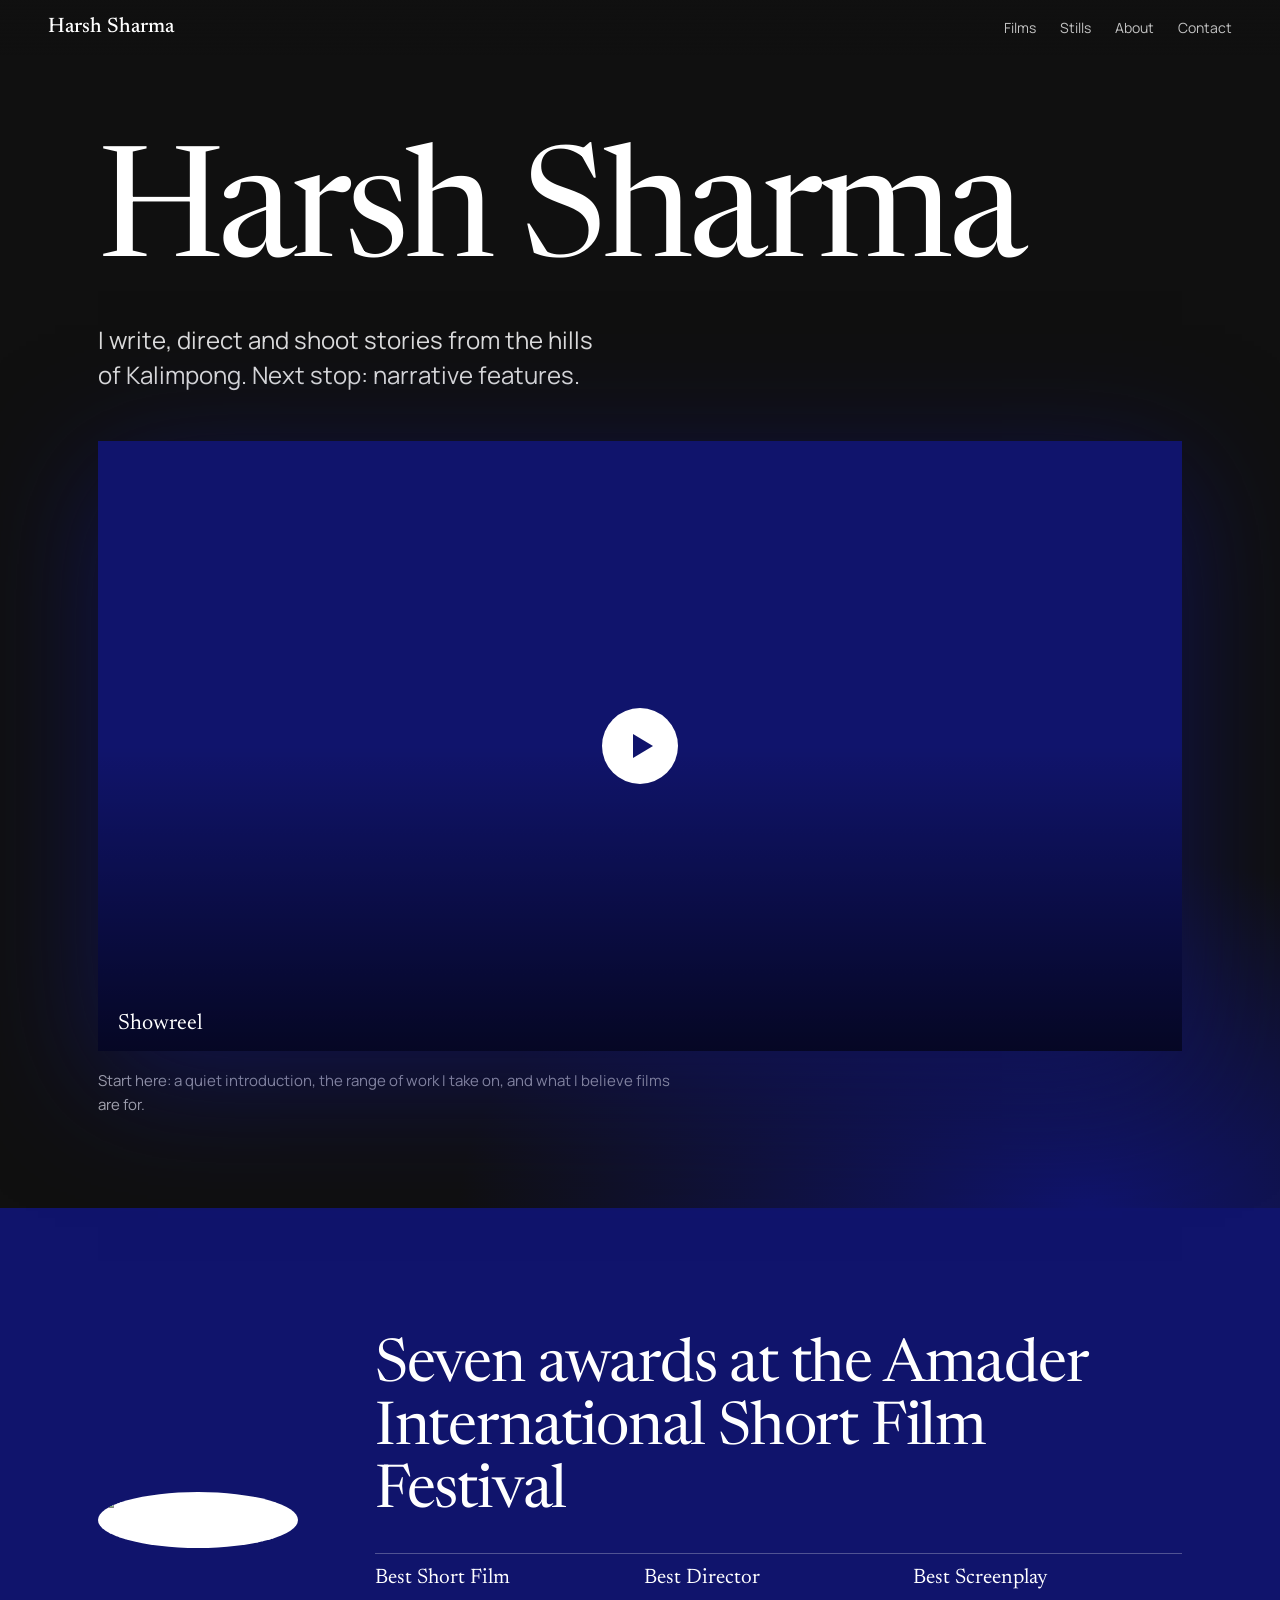
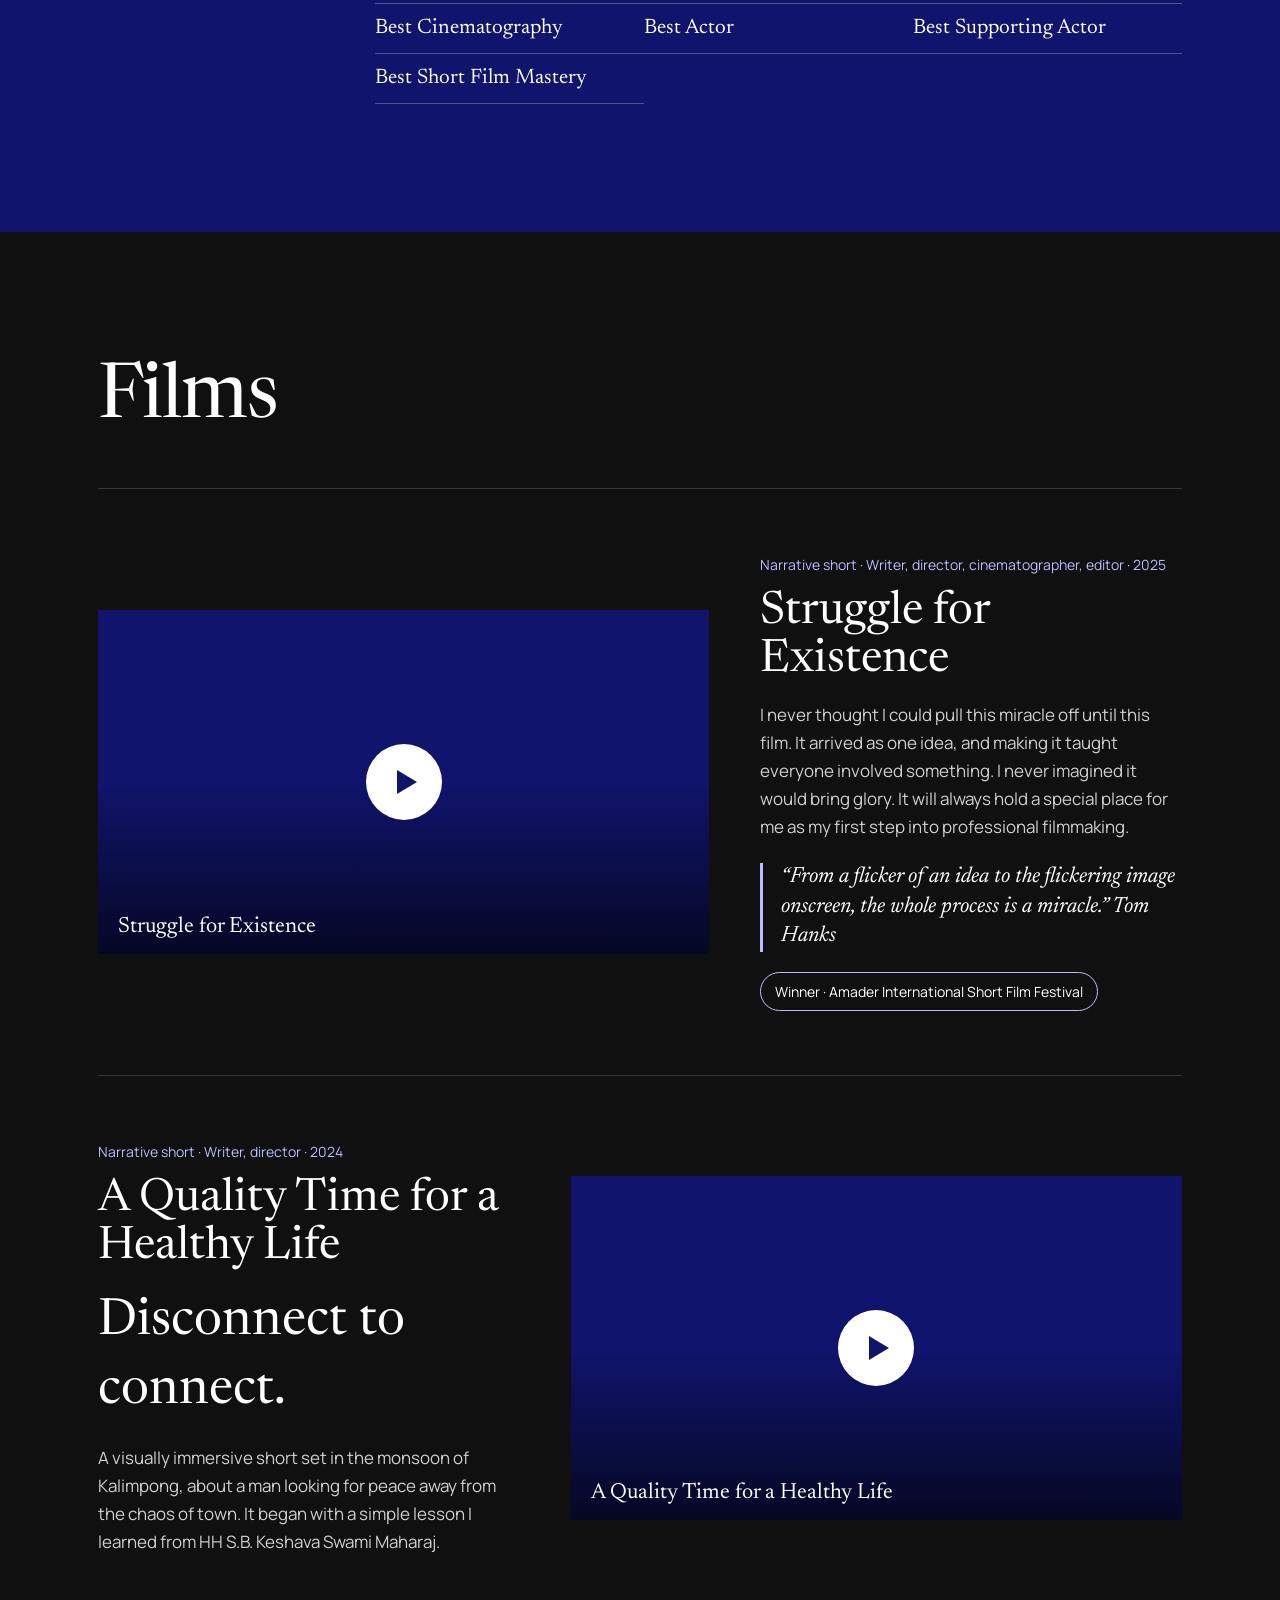
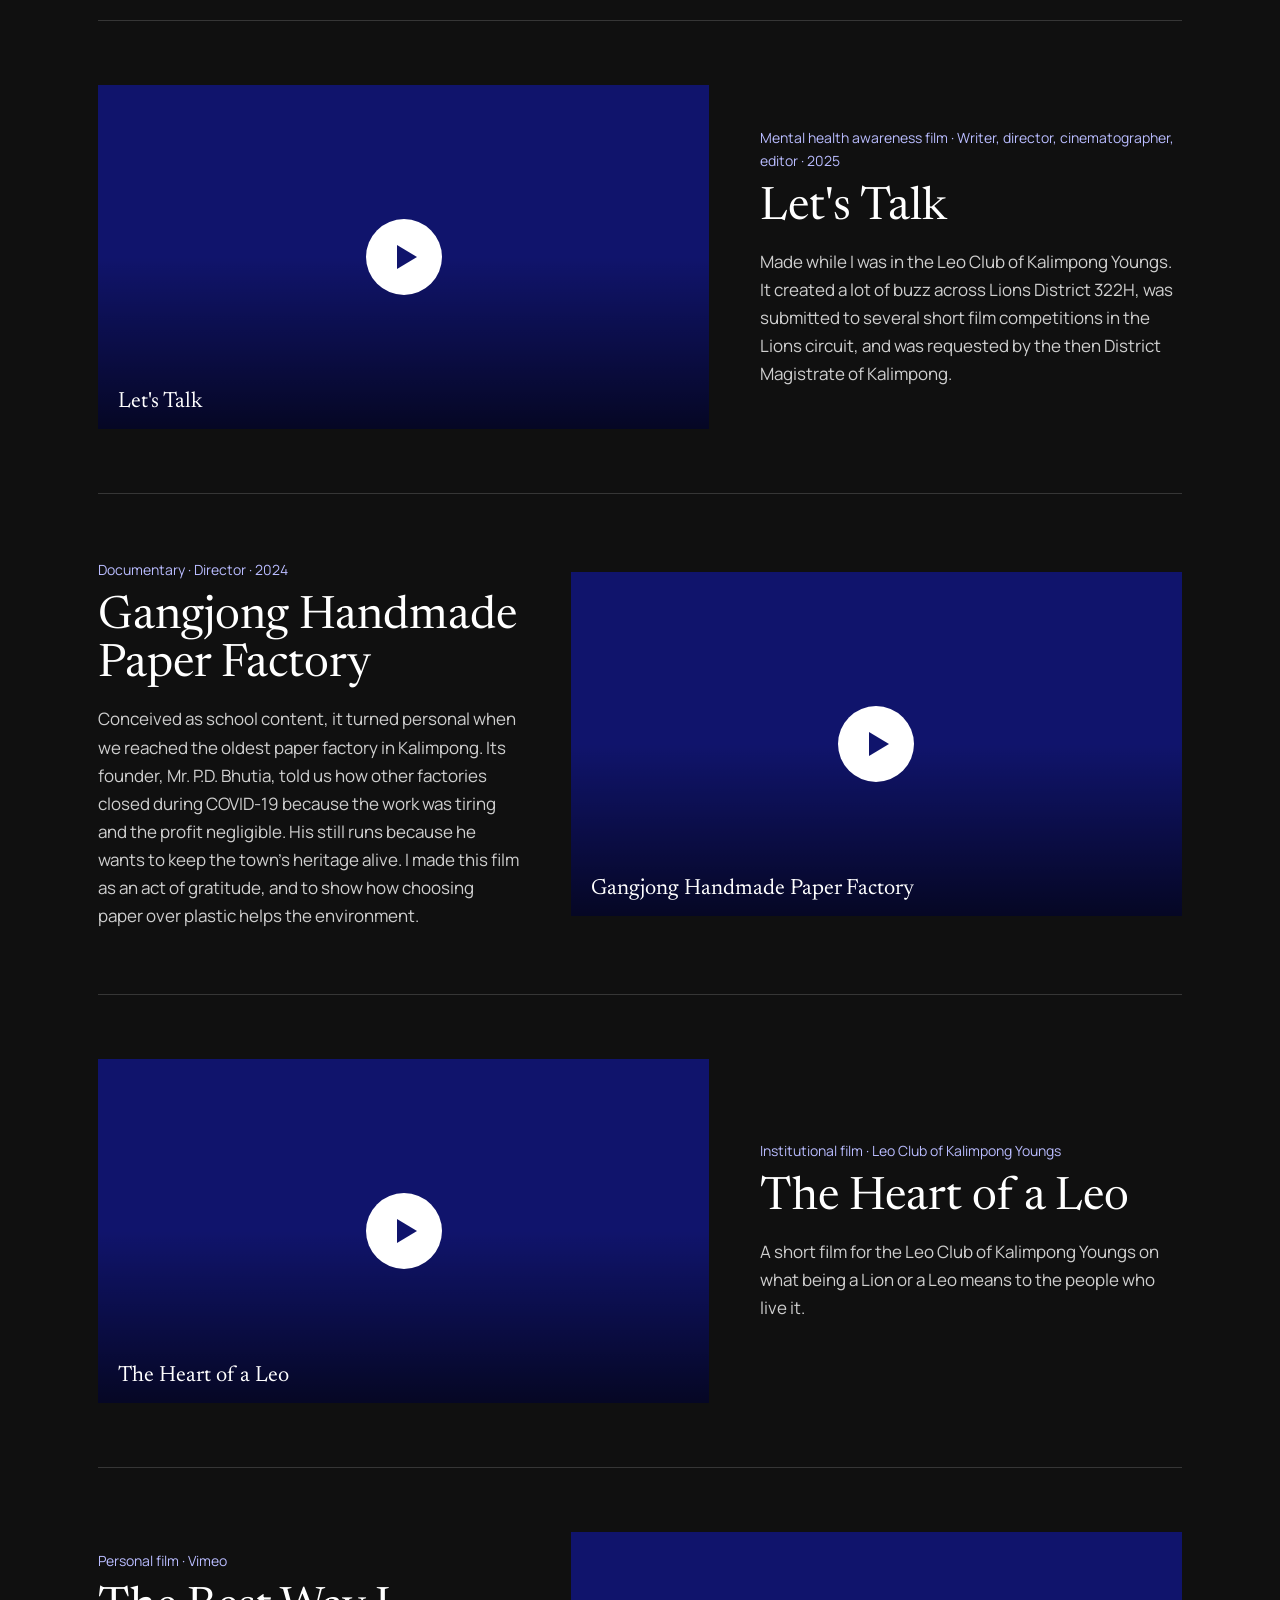
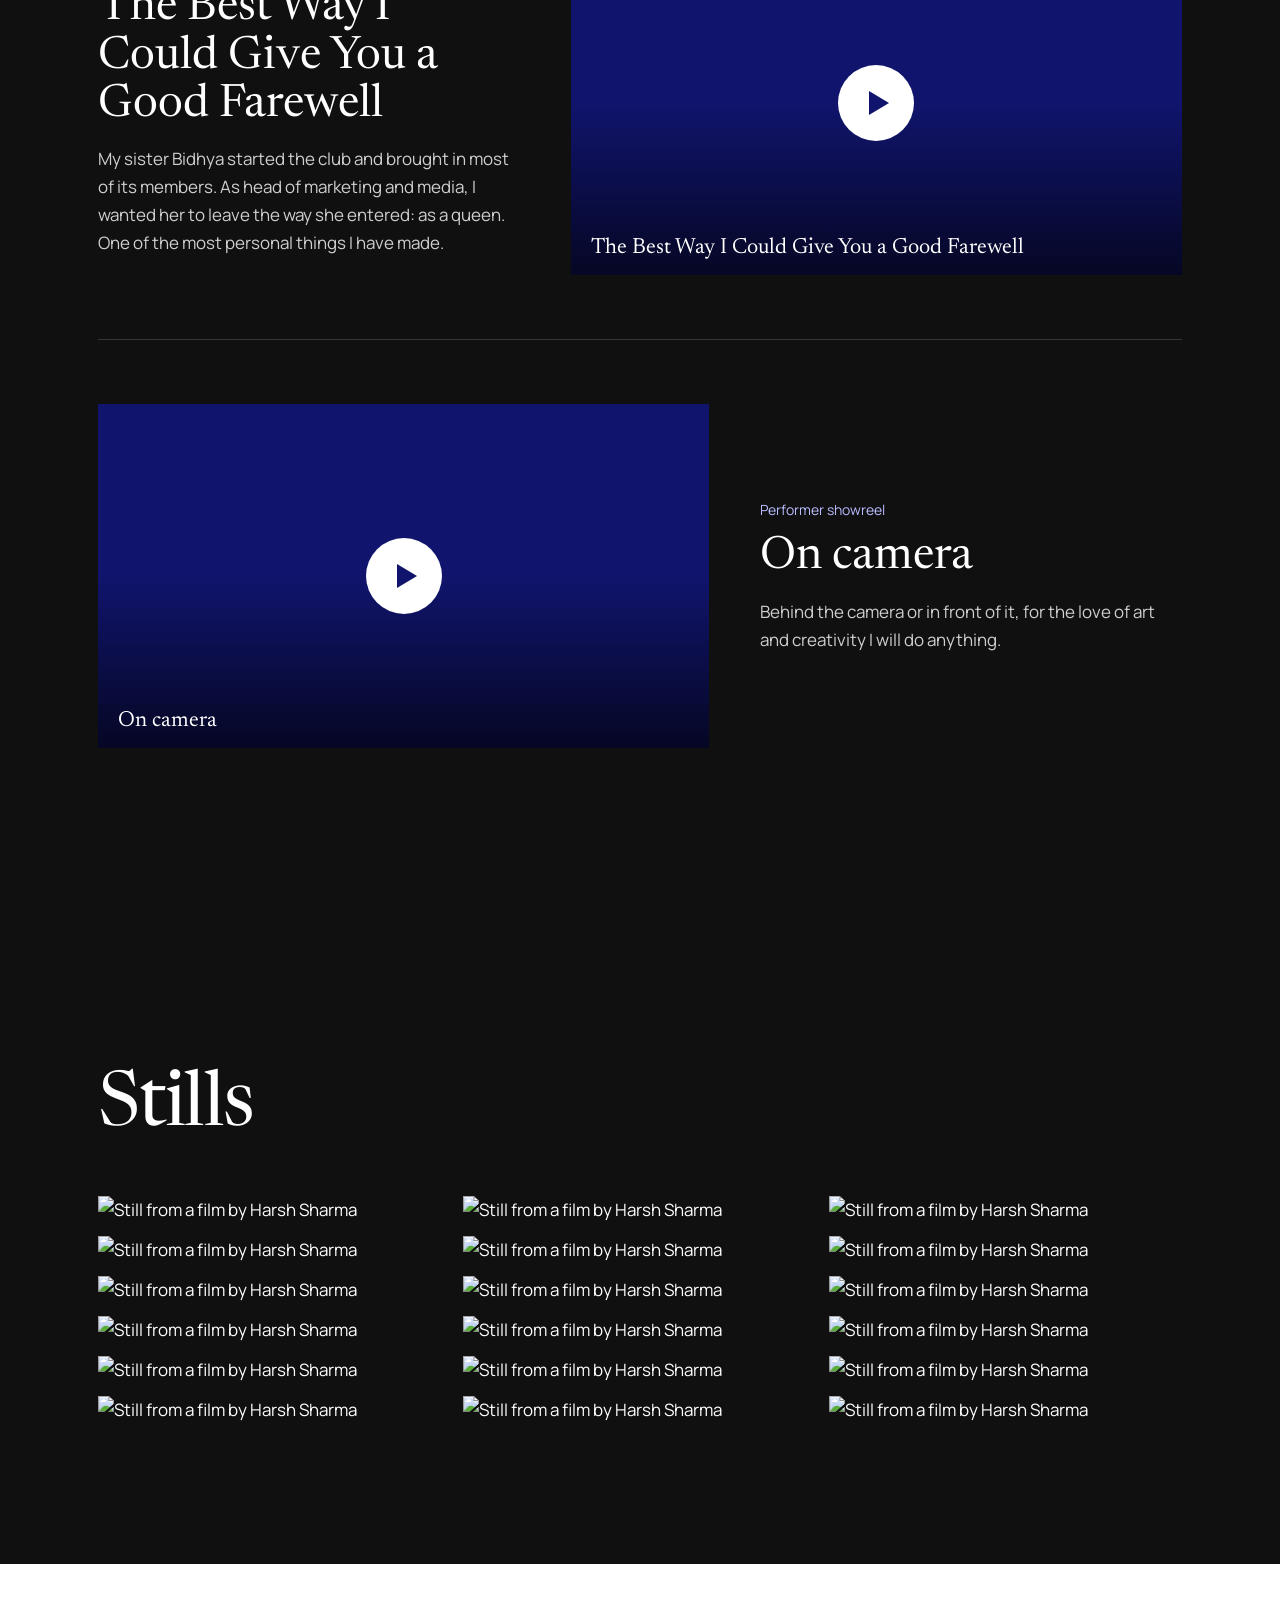
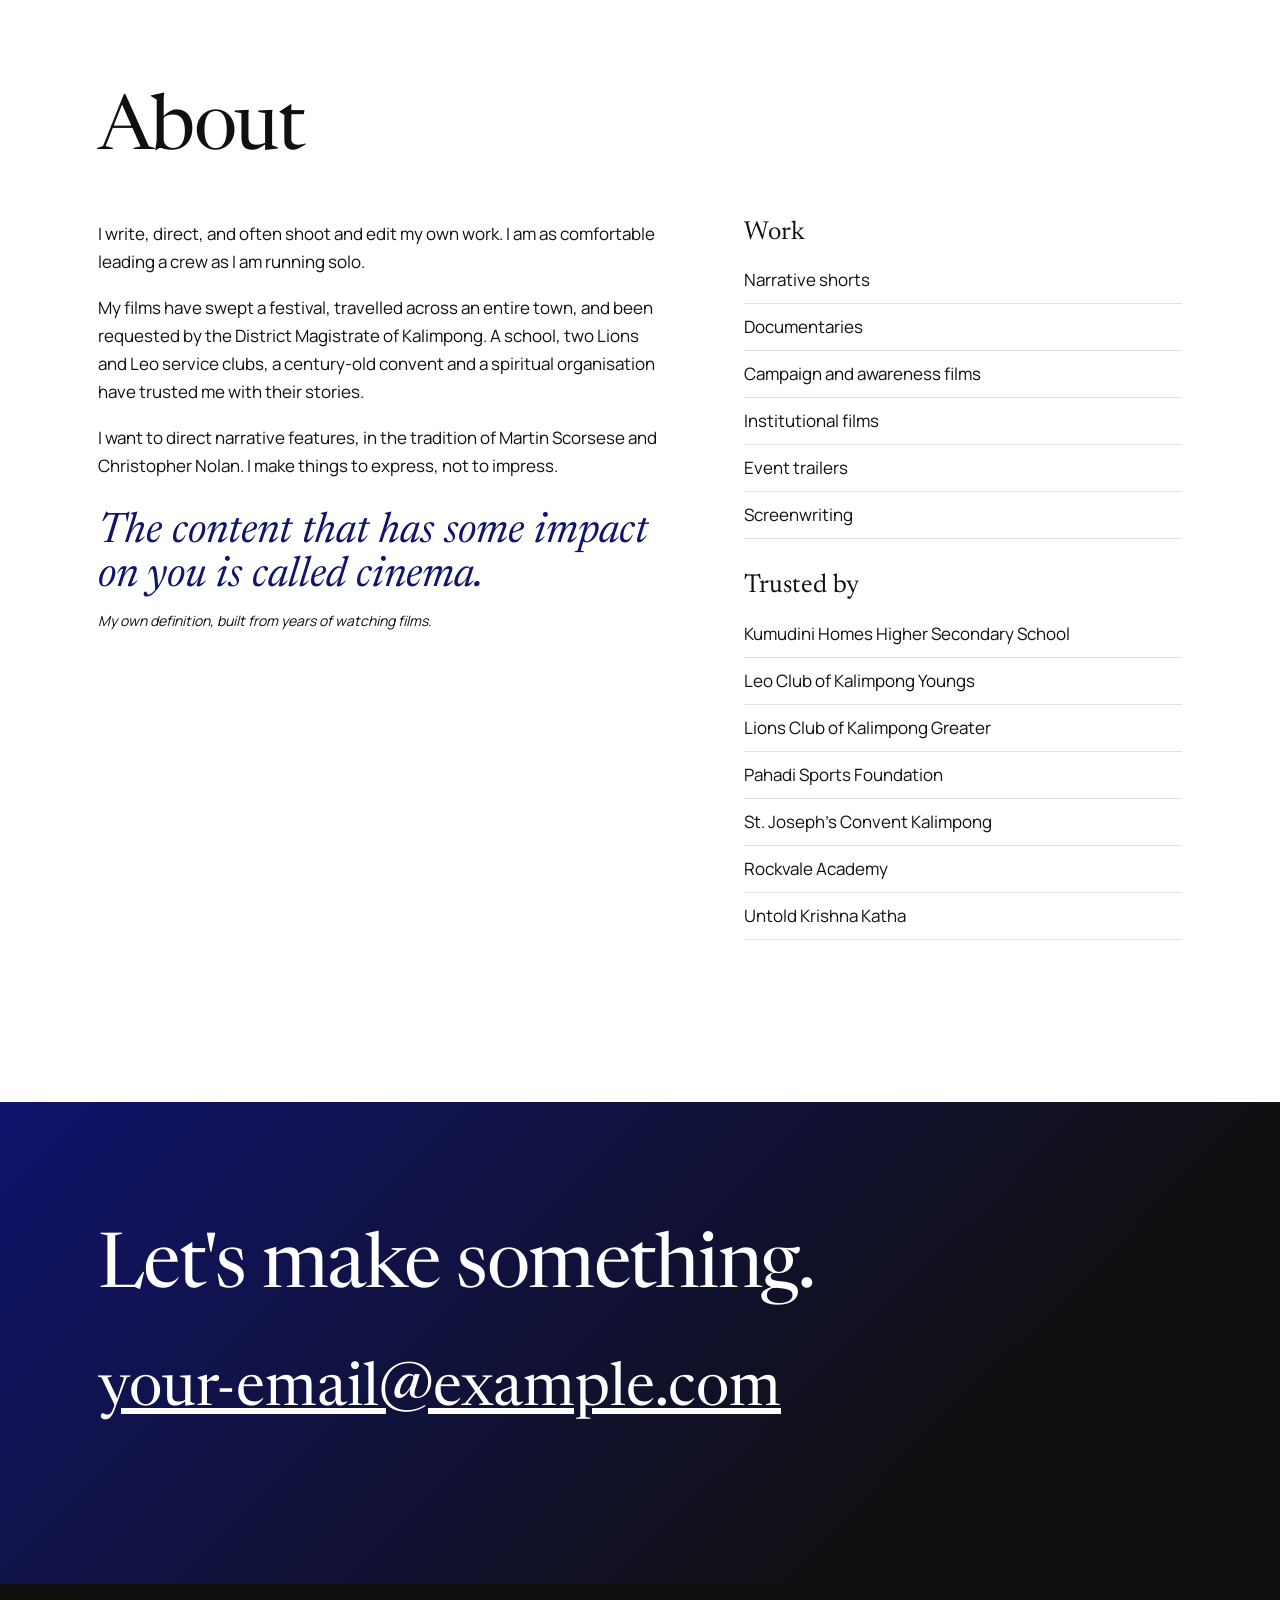
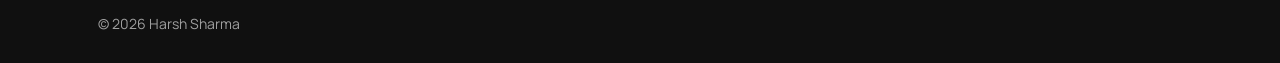
==== index.html @ 05b7b449 "Add files via upload" ====
<!doctype html>
<html lang="en">
<head>
<meta charset="utf-8">
<meta name="viewport" content="width=device-width,initial-scale=1">
<title>Harsh Sharma — Filmmaker</title>
<meta name="description" content="Harsh Sharma is a filmmaker from Kalimpong who writes, directs and shoots narrative shorts, documentaries and campaign films, building toward narrative features.">
<meta property="og:title" content="Harsh Sharma — Filmmaker">
<meta property="og:description" content="Narrative shorts, documentaries and campaign films. Winner of seven awards at the Amader International Short Film Festival.">
<meta property="og:image" content="images/still-03.jpg">
<meta name="theme-color" content="#101010">
<link rel="preconnect" href="https://fonts.googleapis.com">
<link rel="preconnect" href="https://fonts.gstatic.com" crossorigin>
<link href="https://fonts.googleapis.com/css2?family=Manrope:wght@400;500;700&family=Newsreader:ital,opsz,wght@0,6..72,400;0,6..72,500;1,6..72,400&display=swap" rel="stylesheet">
<link rel="stylesheet" href="style.css">
</head>
<body>
<nav id="nav"></nav>
<header class="hero" id="hero"></header>
<section class="awards" id="awards"></section>
<section id="films"><div class="w"><h2>Films</h2><div id="film-list"></div></div></section>
<section id="stills"><div class="w"><h2>Stills</h2><div class="stills" id="still-list"></div></div></section>
<section class="about" id="about"><div class="w" id="about-c"></div></section>
<section class="contact" id="contact"><div class="w" id="contact-c"></div></section>
<footer><div class="w">© <span id="year"></span> <span id="foot-name"></span></div></footer>
<div id="lb" role="dialog" aria-label="Enlarged still"><img alt=""></div>
<script src="content.js"></script>
<script src="app.js"></script>
</body>
</html>
---- style.css ----
:root{--ink:#101010;--paper:#fff;--royal:#10146C;--tint:#B9BCFF;--line:rgba(255,255,255,.16);--serif:"Newsreader",Georgia,serif;--sans:"Manrope",system-ui,sans-serif}
*{box-sizing:border-box;margin:0;padding:0}
html{scroll-behavior:smooth}
body{background:var(--ink);color:#fff;font:400 17px/1.65 var(--sans);-webkit-font-smoothing:antialiased}
a{color:inherit}img{display:block;max-width:100%}
:focus-visible{outline:2px solid var(--tint);outline-offset:3px}
.w{max-width:1180px;margin:0 auto;padding:0 clamp(20px,4vw,48px)}
nav{position:fixed;inset:0 0 auto;z-index:20;display:flex;justify-content:space-between;align-items:center;padding:16px clamp(20px,4vw,48px);background:linear-gradient(#101010,#10101000)}
nav b{font:500 21px var(--serif)}
nav div{display:flex;gap:24px;font-size:14px}
nav a{text-decoration:none;opacity:.75}nav a:hover{opacity:1}
h1,h2,h3,blockquote{font-family:var(--serif);font-weight:400;line-height:1.05}
.hero{padding:140px 0 90px;background:radial-gradient(900px 500px at 85% 100%,var(--royal),transparent 70%)}
h1{font-size:clamp(56px,12vw,160px);letter-spacing:-.03em;animation:rise 1s both}
.tl{max-width:34ch;margin:22px 0 48px;font-size:clamp(19px,2.2vw,24px);color:#ddd;line-height:1.45}
.cap{margin-top:18px;max-width:64ch;font-size:15px;color:#bbb}
@keyframes rise{from{opacity:0;transform:translateY(24px)}}
.vid{position:relative;aspect-ratio:16/9;background:var(--royal) center/cover;cursor:pointer;overflow:hidden;width:100%}
.vid iframe{position:absolute;inset:0;width:100%;height:100%;border:0}
.vid::after{content:"";position:absolute;inset:0;background:linear-gradient(#0000 50%,#000a)}
.vid.on::after{display:none}
.play{position:absolute;z-index:1;left:50%;top:50%;translate:-50% -50%;width:76px;height:76px;border-radius:50%;background:#fff;display:grid;place-items:center}
.play::before{content:"";border-left:20px solid var(--royal);border-block:12px solid transparent;margin-left:6px}
.vid:hover .play{background:var(--tint)}
.vt{position:absolute;z-index:1;left:20px;bottom:16px;right:20px;font:400 22px var(--serif)}
.vid.on .play,.vid.on .vt{display:none}
.hero .vid{box-shadow:0 30px 120px #10146Cb0}
section{padding:clamp(70px,10vw,130px) 0}
h2{font-size:clamp(38px,6vw,76px);letter-spacing:-.02em;margin-bottom:48px}
.awards{background:var(--royal)}
.awards .g{display:grid;grid-template-columns:200px 1fr;gap:clamp(28px,6vw,80px);align-items:center}
.awards img{width:200px;border-radius:50%;background:#fff}
.awards h2{margin-bottom:28px;font-size:clamp(34px,5vw,60px)}
.awards ul{list-style:none;display:grid;grid-template-columns:repeat(auto-fit,minmax(230px,1fr));border-top:1px solid #fff4}
.awards li{padding:14px 0;border-bottom:1px solid #fff4;font:400 21px var(--serif)}
.film{display:grid;grid-template-columns:repeat(12,1fr);gap:clamp(24px,4vw,56px);align-items:center;padding:clamp(36px,5vw,64px) 0;border-top:1px solid var(--line)}
.film .vid{grid-column:span 7}.film .tx{grid-column:span 5}
.film:nth-child(even) .vid{order:2}
.meta{font-size:14px;color:var(--tint);margin-bottom:12px}
h3{font-size:clamp(30px,3.6vw,46px);margin-bottom:16px}
.tx p{color:#cfcfcf}
.tx blockquote{margin-top:22px;padding-left:18px;border-left:3px solid var(--tint);font-style:italic;font-size:22px;line-height:1.35}
.tx blockquote.big{font-size:clamp(34px,4vw,52px);border:0;padding:0;margin:0 0 18px;font-style:normal}
.tag{display:inline-block;margin-top:20px;padding:7px 14px;border:1px solid var(--tint);border-radius:99px;font-size:14px}
.stills{columns:3 280px;gap:12px}
.stills img{width:100%;margin-bottom:12px;cursor:zoom-in}
.about{background:var(--paper);color:var(--ink)}
.about .g{display:grid;grid-template-columns:1.3fr 1fr;gap:clamp(32px,6vw,90px)}
.about p{margin-bottom:18px;max-width:60ch}
.about blockquote{font-size:clamp(28px,3.4vw,42px);font-style:italic;color:var(--royal);margin:30px 0 8px}
.about cite{font-size:14px}
.about h3{font-size:26px;margin:0 0 10px}
.about ul{list-style:none;margin-bottom:34px}
.about li{padding:9px 0;border-bottom:1px solid #1010101f}
.contact{background:linear-gradient(135deg,var(--royal),var(--ink) 75%)}
.contact a.big{font:400 clamp(26px,5vw,60px)/1.1 var(--serif);word-break:break-all}
.contact .links{display:flex;gap:28px;margin-top:32px;flex-wrap:wrap}
footer{padding:28px 0;font-size:14px;opacity:.6}
#lb{position:fixed;inset:0;z-index:50;background:#000e;display:none;place-items:center;cursor:zoom-out}
#lb.on{display:grid}#lb img{max-height:92vh;max-width:94vw}
@media(max-width:820px){.film .vid,.film .tx{grid-column:1/-1}.film:nth-child(even) .vid{order:0}.awards .g,.about .g{grid-template-columns:1fr}.awards img{width:130px}nav div{gap:14px}}
@media(prefers-reduced-motion:reduce){h1{animation:none}html{scroll-behavior:auto}}
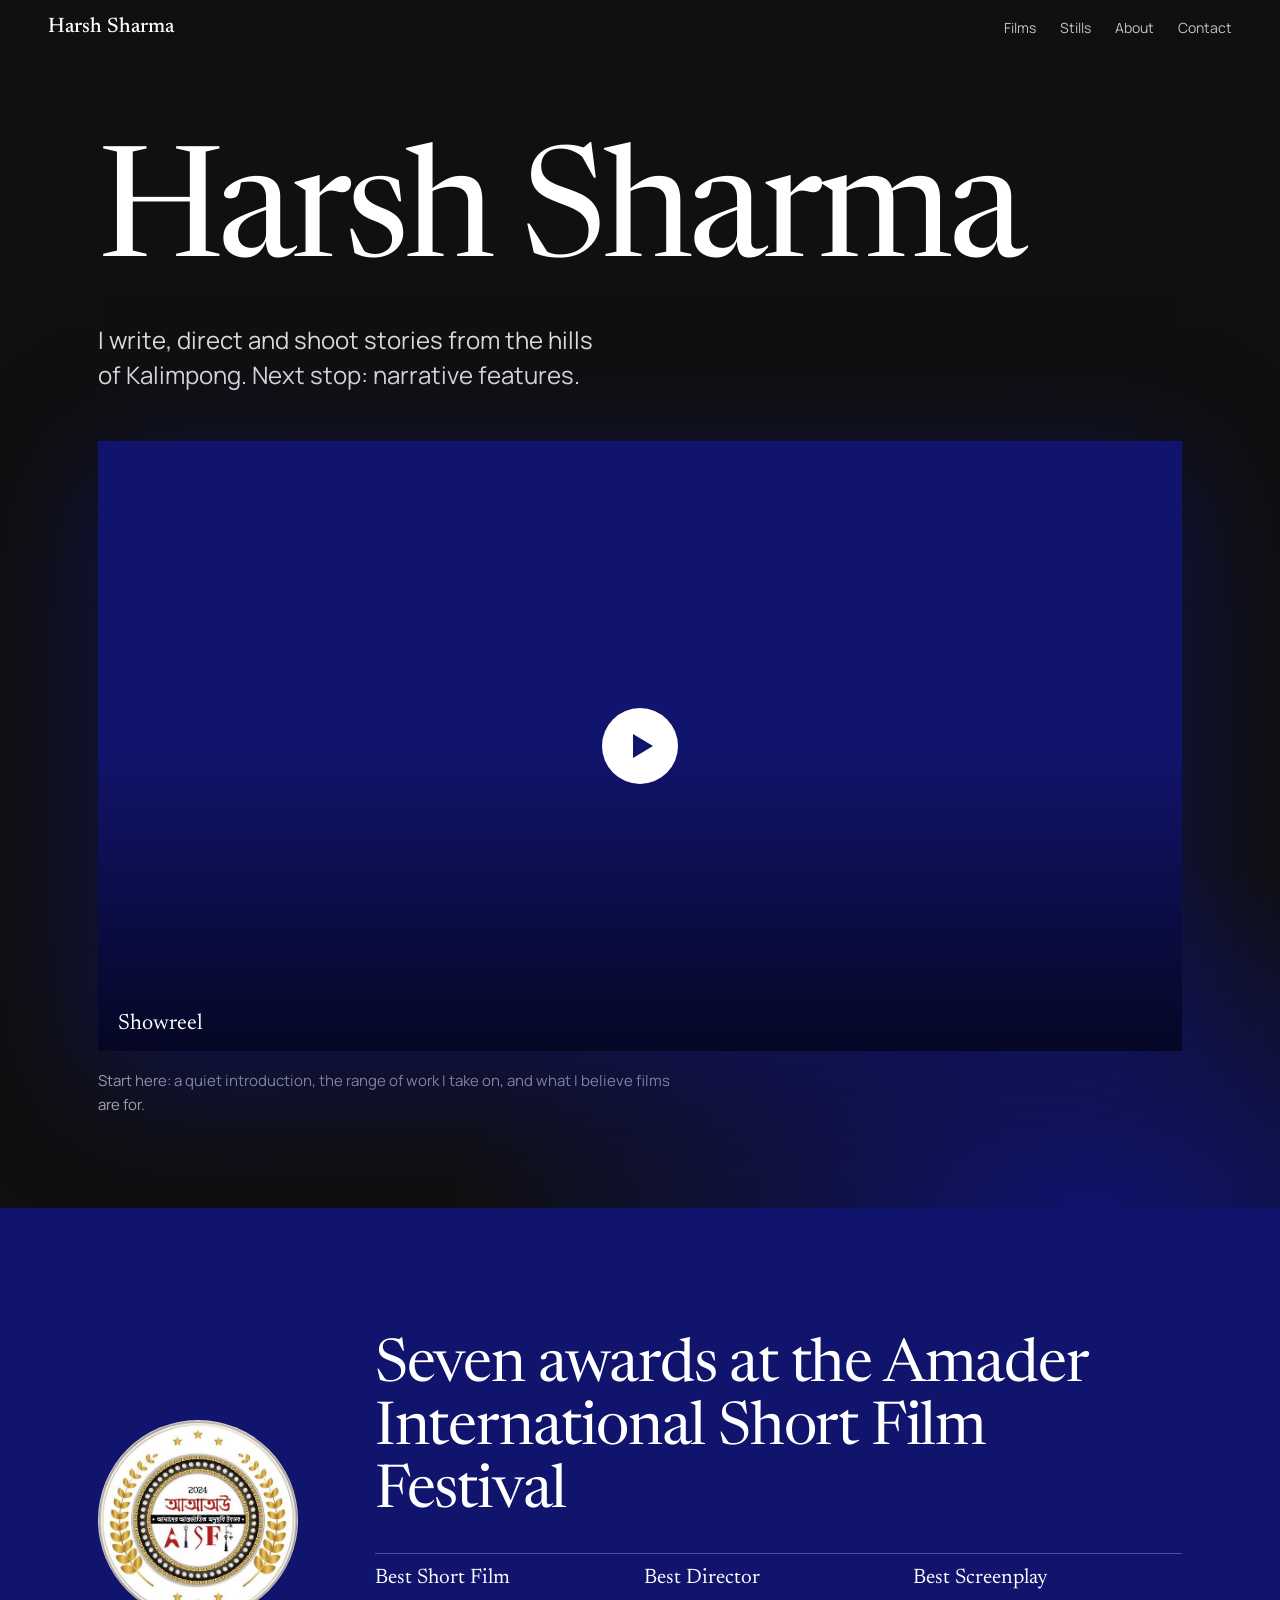
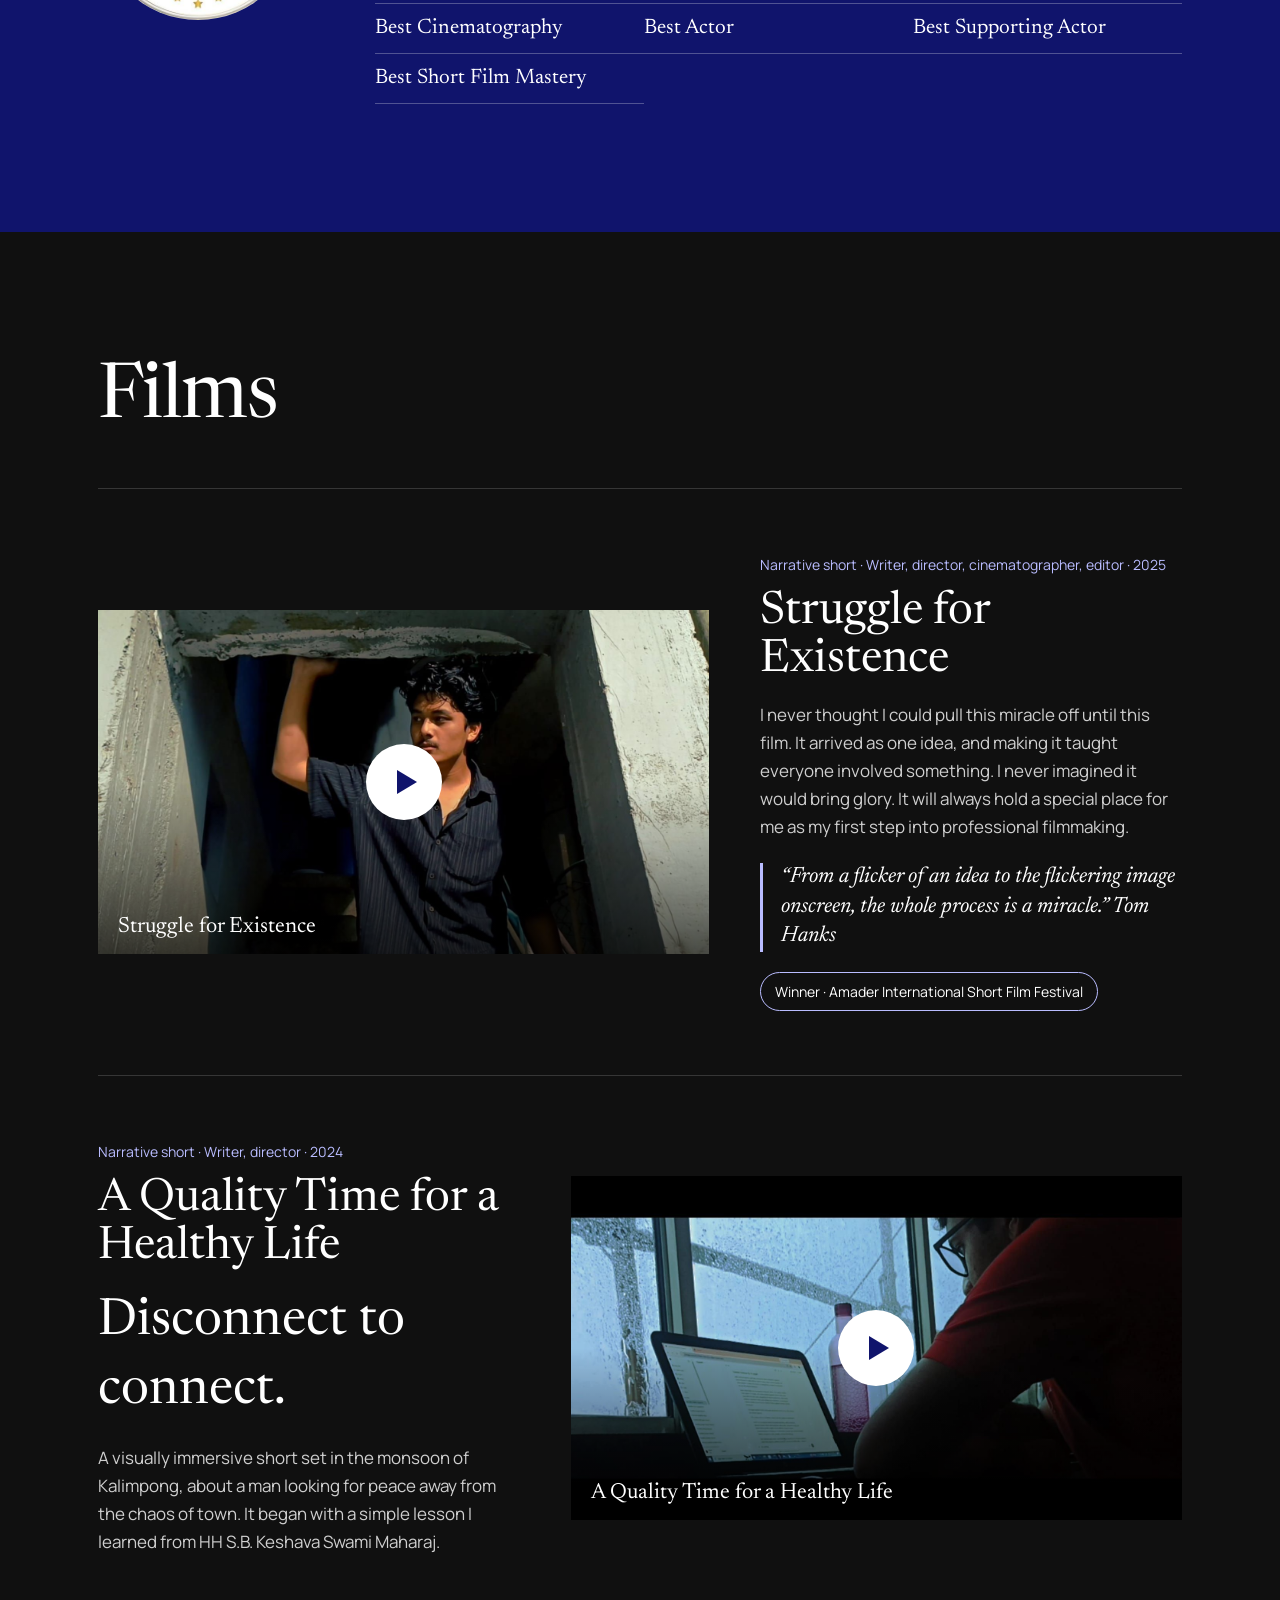
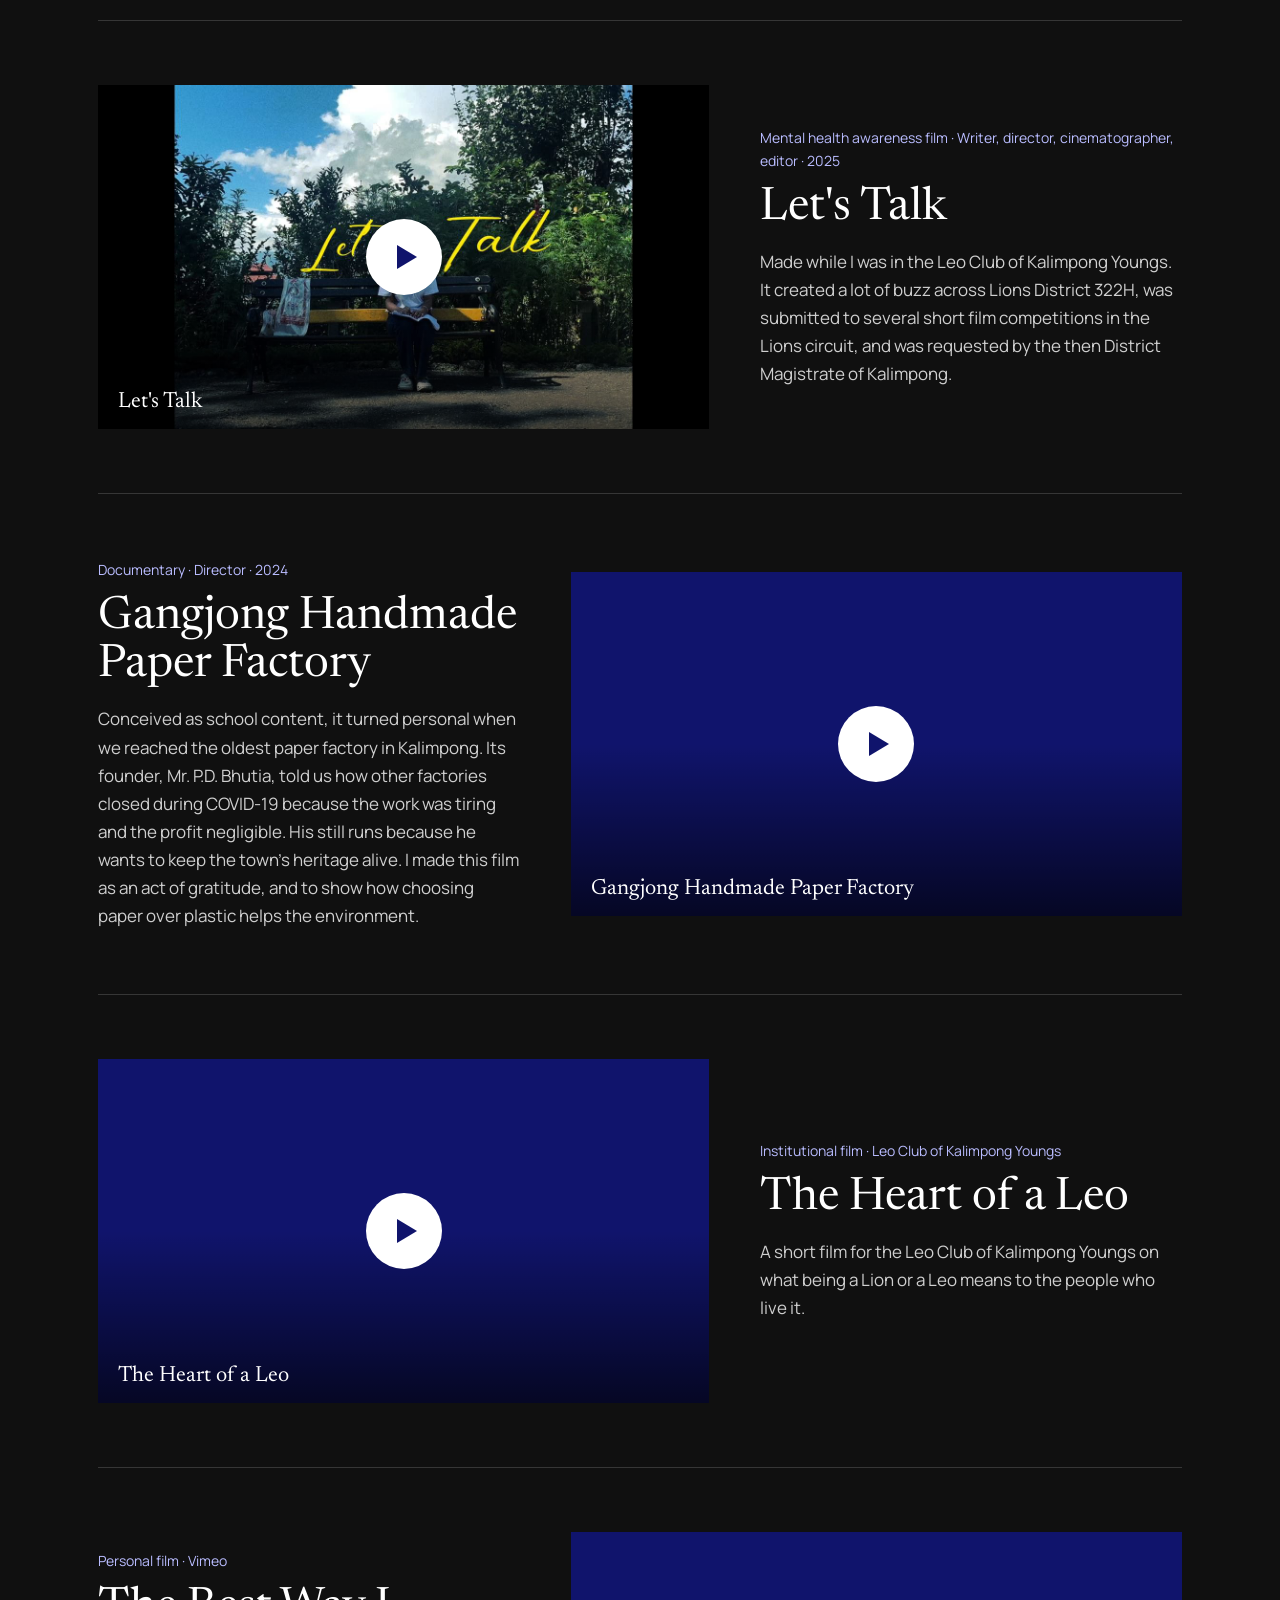
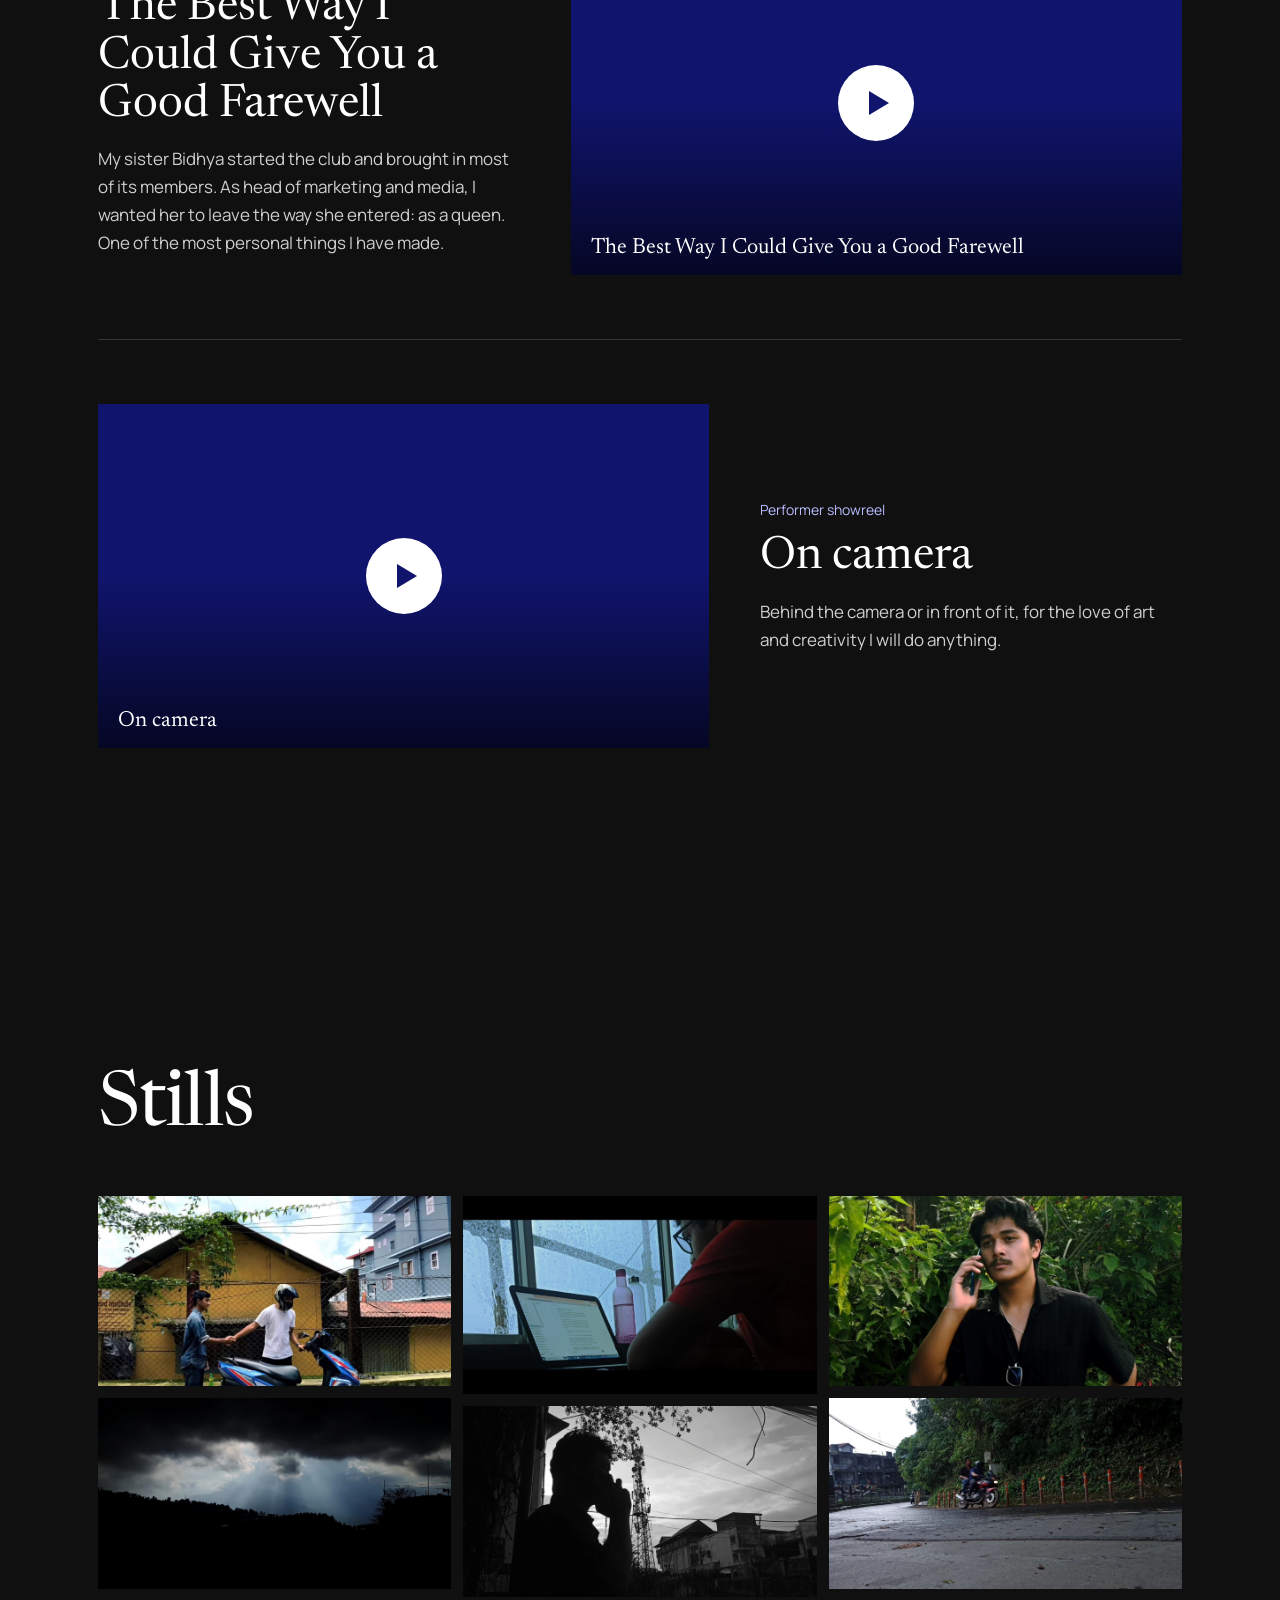
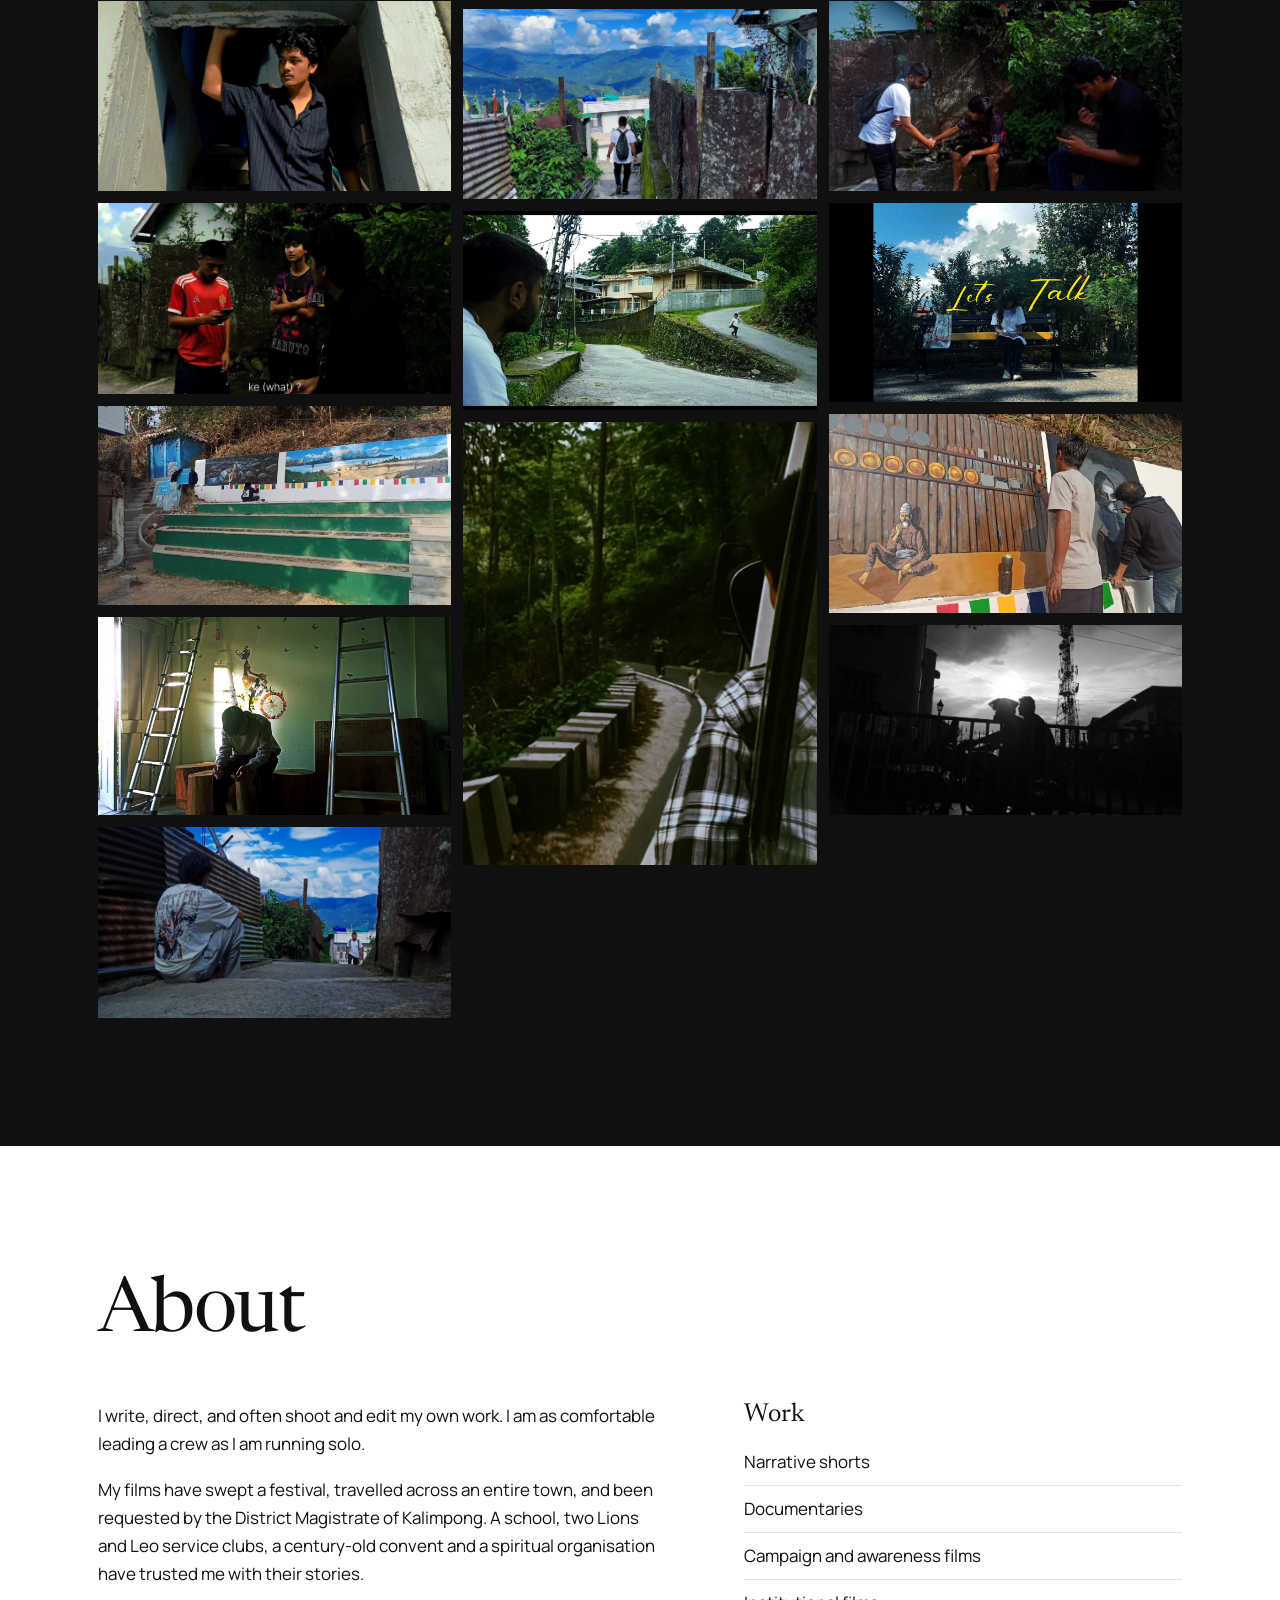
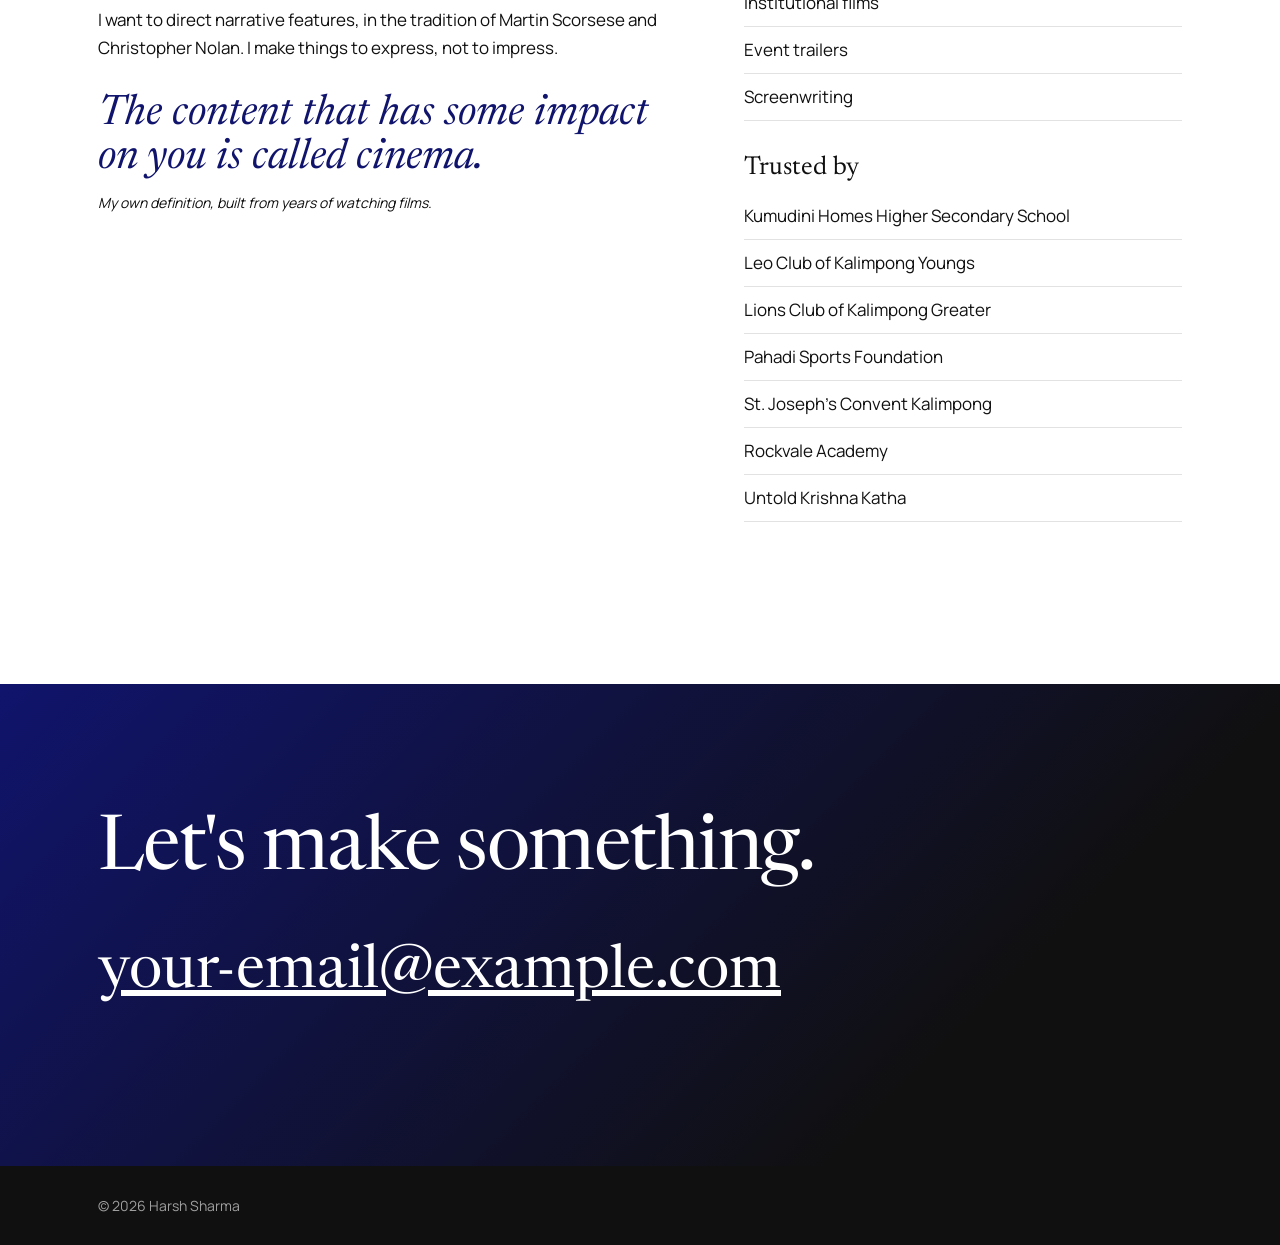
==== commit 44bca562: "Add files via upload" ====
--- a/index.html
+++ b/index.html
@@ -7,7 +7,7 @@
 <meta name="description" content="Harsh Sharma is a filmmaker from Kalimpong who writes, directs and shoots narrative shorts, documentaries and campaign films, building toward narrative features.">
 <meta property="og:title" content="Harsh Sharma — Filmmaker">
 <meta property="og:description" content="Narrative shorts, documentaries and campaign films. Winner of seven awards at the Amader International Short Film Festival.">
-<meta property="og:image" content="images/still-03.jpg">
+<meta property="og:image" content="still-03.jpg">
 <meta name="theme-color" content="#101010">
 <link rel="preconnect" href="https://fonts.googleapis.com">
 <link rel="preconnect" href="https://fonts.gstatic.com" crossorigin>
